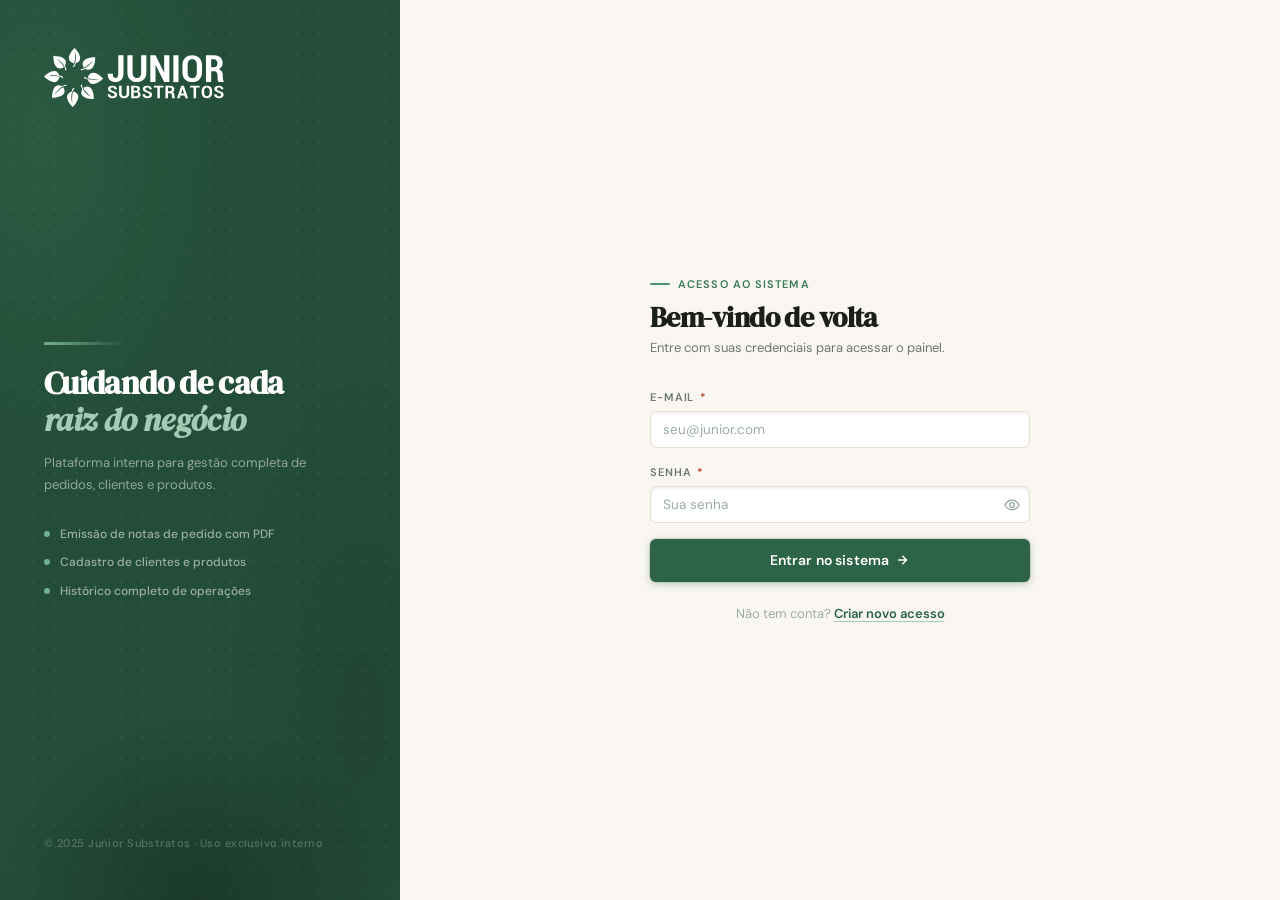
==== index.html @ ad01413f "Add files via upload" ====
<!DOCTYPE html>
<html lang="pt-BR">
<head>
  <meta charset="UTF-8" />
  <meta name="viewport" content="width=device-width, initial-scale=1.0" />
  <title>Login — Junior Substratos</title>
  <link rel="stylesheet" href="style.css" />
</head>
<body>
<div class="auth-page">

  <!-- Painel esquerdo botânico -->
  <div class="auth-left">
    <div class="auth-left-content">
      <div class="auth-left-logo">
        <img src="juniorsubstratos.svg" alt="Junior Substratos" class="logo-white logo-auth" />
      </div>

      <div class="auth-left-body">
        <div class="auth-leaf-deco"></div>
        <h2 class="auth-left-tagline">
          Cuidando de cada<br><em>raiz do negócio</em>
        </h2>
        <p class="auth-left-sub">
          Plataforma interna para gestão completa de pedidos, clientes e produtos.
        </p>
        <div class="auth-features">
          <div class="auth-feature"><div class="auth-feature-dot"></div>Emissão de notas de pedido com PDF</div>
          <div class="auth-feature"><div class="auth-feature-dot"></div>Cadastro de clientes e produtos</div>
          <div class="auth-feature"><div class="auth-feature-dot"></div>Histórico completo de operações</div>
        </div>
      </div>

      <p class="auth-left-foot">© 2025 Junior Substratos · Uso exclusivo interno</p>
    </div>
  </div>

  <!-- Formulário -->
  <div class="auth-right">
    <div class="auth-box">
      <div class="auth-box-eyebrow">Acesso ao sistema</div>
      <h1 class="auth-box-title">Bem-vindo de volta</h1>
      <p class="auth-box-sub">Entre com suas credenciais para acessar o painel.</p>

      <div id="alert-box" class="alert alert-error hidden" style="margin-bottom:16px">
        <svg viewBox="0 0 20 20" fill="none" stroke="currentColor" stroke-width="1.8"><circle cx="10" cy="10" r="8"/><path d="M10 6v4M10 14h.01"/></svg>
        <span id="alert-msg"></span>
      </div>

      <form class="auth-form" id="login-form" novalidate>
        <div class="field">
          <label class="field-label" for="email">E-mail <span class="req">*</span></label>
          <input class="field-input" type="email" id="email" placeholder="seu@junior.com" autocomplete="email" />
          <span class="field-error" id="err-email"></span>
        </div>
        <div class="field">
          <label class="field-label" for="senha">Senha <span class="req">*</span></label>
          <div class="pw-wrap">
            <input class="field-input" type="password" id="senha" placeholder="Sua senha" autocomplete="current-password" />
            <button type="button" class="pw-toggle" id="toggle-pw">
              <svg viewBox="0 0 20 20" fill="none" stroke="currentColor" stroke-width="1.7"><path d="M1 10s3.5-6 9-6 9 6 9 6-3.5 6-9 6-9-6-9-6z"/><circle cx="10" cy="10" r="3"/></svg>
            </button>
          </div>
          <span class="field-error" id="err-senha"></span>
        </div>
        <button type="submit" class="btn btn-primary btn-lg" style="width:100%;justify-content:center">
          Entrar no sistema
          <svg viewBox="0 0 20 20" fill="none" stroke="currentColor" stroke-width="2"><path d="M9 4l6 6-6 6M15 10H3"/></svg>
        </button>
      </form>

      <p class="auth-footer">Não tem conta?&nbsp;<a href="cadastro.html" class="auth-link">Criar novo acesso</a></p>
    </div>
  </div>
</div>

<div id="toast"></div>
<script src="utils.js"></script>
<script>
(function() {

  const form=document.getElementById('login-form');
  const emailEl=document.getElementById('email');
  const senhaEl=document.getElementById('senha');

  function showAlert(m){document.getElementById('alert-msg').textContent=m;document.getElementById('alert-box').classList.remove('hidden');}
  function hideAlert(){document.getElementById('alert-box').classList.add('hidden');}
  function clearErr(){document.querySelectorAll('.field-error').forEach(e=>{e.textContent='';e.classList.remove('visible');});document.querySelectorAll('.field-input').forEach(e=>e.classList.remove('error'));hideAlert();}
  function setErr(id,m){const e=document.getElementById('err-'+id);if(e){e.textContent=m;e.classList.add('visible');}const i=document.getElementById(id);if(i)i.classList.add('error');}

  document.getElementById('toggle-pw').addEventListener('click',function(){
    const t=senhaEl.type==='password'?'text':'password'; senhaEl.type=t;
    this.innerHTML=t==='text'?`<svg viewBox="0 0 20 20" fill="none" stroke="currentColor" stroke-width="1.7"><path d="M3 3l14 14M10 4c5.5 0 9 6 9 6s-1.3 2.2-3.5 3.9M1 10s3.5-6 9-6"/></svg>`:`<svg viewBox="0 0 20 20" fill="none" stroke="currentColor" stroke-width="1.7"><path d="M1 10s3.5-6 9-6 9 6 9 6-3.5 6-9 6-9-6-9-6z"/><circle cx="10" cy="10" r="3"/></svg>`;
  });

  form.addEventListener('submit',function(e){
    e.preventDefault(); clearErr();
    const email=emailEl.value.trim(), senha=senhaEl.value; let ok=true;
    if(!email){setErr('email','Informe seu e-mail');ok=false;}else if(!isValidEmail(email)){setErr('email','E-mail inválido');ok=false;}
    if(!senha){setErr('senha','Informe sua senha');ok=false;}
    if(!ok)return;
    const user=findUser(email);
    if(!user||user.password!==senha){showAlert('E-mail ou senha incorretos.');return;}
    if(!user.verified){showAlert('Conta não verificada.');return;}
    setLoggedUser(user); toast('Bem-vindo!','ok');
    setTimeout(()=>window.location.href='dashboard.html',800);
  });
})();
</script>
</body>
</html>
---- style.css ----
/* ============================================================
   JUNIOR SUBSTRATOS — SISTEMA INTERNO
   Design: Botânica Orgânica — Terra · Musgo · Creme · Editorial
   Tipografia: DM Serif Display (títulos) + DM Sans (corpo)
   ============================================================ */

@import url('https://fonts.googleapis.com/css2?family=DM+Serif+Display:ital@0;1&family=DM+Sans:wght@300;400;500;600;700&display=swap');

/* ─── RESET ─────────────────────────────────────────────── */
*, *::before, *::after { box-sizing: border-box; margin: 0; padding: 0; }

/* ─── VARIÁVEIS ─────────────────────────────────────────── */
:root {
  /* Paleta botânica */
  --moss-900:  #1c3a2b;
  --moss-800:  #234d38;
  --moss-700:  #2d6347;  /* Verde principal */
  --moss-600:  #3a7a57;
  --moss-500:  #4d9470;
  --moss-400:  #72b090;
  --moss-300:  #a3cbb5;
  --moss-200:  #cde3d6;
  --moss-100:  #e8f2ec;
  --moss-50:   #f2f8f4;

  --earth-900: #2c1f14;
  --earth-700: #5c3d24;
  --earth-500: #9a6a42;
  --earth-300: #c9a07a;
  --earth-100: #f0e5d8;
  --earth-50:  #f9f4ee;

  --cream:     #faf7f2;
  --cream-mid: #f3ede3;
  --cream-dark:#e8dfd0;
  --parchment: #f5f0e8;

  --ink:       #1a1f1c;
  --ink-soft:  #2e3630;
  --ink-mid:   #4a5450;
  --ink-light: #6b7872;
  --ink-faint: #9aada4;

  --white:     #ffffff;
  --danger:    #b5422a;
  --warn:      #c27c1a;
  --success:   #2d6347;
  --info:      #2a5a7a;

  /* Tipografia */
  --font-display: 'DM Serif Display', Georgia, serif;
  --font-body:    'DM Sans', system-ui, sans-serif;

  /* Raios */
  --r-xs:  3px;
  --r-sm:  6px;
  --r-md:  10px;
  --r-lg:  14px;
  --r-xl:  20px;
  --r-2xl: 28px;
  --r-full: 999px;

  /* Sombras orgânicas */
  --sh-xs:  0 1px 2px rgba(28,58,43,.06);
  --sh-sm:  0 2px 6px rgba(28,58,43,.08), 0 0 0 1px rgba(28,58,43,.04);
  --sh-md:  0 4px 16px rgba(28,58,43,.10), 0 0 0 1px rgba(28,58,43,.05);
  --sh-lg:  0 12px 36px rgba(28,58,43,.14), 0 0 0 1px rgba(28,58,43,.06);
  --sh-inset: inset 0 1px 3px rgba(28,58,43,.1);

  /* Layout */
  --sidebar-w: 248px;
  --topbar-h:  58px;
  --trans: 180ms cubic-bezier(.4,0,.2,1);
  --trans-slow: 300ms cubic-bezier(.4,0,.2,1);
}

/* ─── BASE ──────────────────────────────────────────────── */
html { scroll-behavior: smooth; }
body {
  font-family: var(--font-body);
  font-size: 14px;
  line-height: 1.55;
  color: var(--ink-soft);
  background: var(--cream);
  -webkit-font-smoothing: antialiased;
  min-height: 100vh;
}
a { text-decoration: none; color: inherit; }
img { display: block; max-width: 100%; }
button { cursor: pointer; font-family: var(--font-body); }
input, select, textarea { font-family: var(--font-body); }

/* ─── TEXTURA DE FUNDO (granulado sutil) ─────────────────── */
body::before {
  content: '';
  position: fixed;
  inset: 0;
  background-image:
    url("data:image/svg+xml,%3Csvg viewBox='0 0 200 200' xmlns='http://www.w3.org/2000/svg'%3E%3Cfilter id='n'%3E%3CfeTurbulence type='fractalNoise' baseFrequency='0.9' numOctaves='4' stitchTiles='stitch'/%3E%3C/filter%3E%3Crect width='100%25' height='100%25' filter='url(%23n)' opacity='0.025'/%3E%3C/svg%3E");
  background-size: 200px 200px;
  pointer-events: none;
  z-index: 0;
  opacity: 0.6;
}
body > * { position: relative; z-index: 1; }

/* ============================================================
   COMPONENTES
   ============================================================ */

/* ─── BOTÕES ─────────────────────────────────────────────── */
.btn {
  display: inline-flex; align-items: center; gap: 7px;
  font-family: var(--font-body); font-size: 13px; font-weight: 600;
  letter-spacing: .01em; border: none; border-radius: var(--r-sm);
  padding: 9px 18px; transition: all var(--trans);
  cursor: pointer; white-space: nowrap; line-height: 1.35;
  outline: none; user-select: none; position: relative; overflow: hidden;
}
.btn::after {
  content: ''; position: absolute; inset: 0;
  background: rgba(255,255,255,0);
  transition: background var(--trans);
}
.btn:hover::after { background: rgba(255,255,255,.08); }
.btn:active { transform: translateY(1px); }
.btn svg { width: 14px; height: 14px; flex-shrink: 0; }

.btn-primary {
  background: var(--moss-700);
  color: #fff;
  box-shadow: 0 2px 8px rgba(45,99,71,.30), 0 0 0 1px rgba(45,99,71,.15);
}
.btn-primary:hover {
  background: var(--moss-800);
  box-shadow: 0 4px 16px rgba(45,99,71,.35), 0 0 0 1px rgba(45,99,71,.2);
}

.btn-secondary {
  background: var(--moss-100);
  color: var(--moss-800);
  box-shadow: 0 0 0 1.5px var(--moss-200);
}
.btn-secondary:hover { background: var(--moss-200); box-shadow: 0 0 0 1.5px var(--moss-300); }

.btn-ghost {
  background: transparent;
  color: var(--ink-mid);
  box-shadow: 0 0 0 1.5px var(--cream-dark);
}
.btn-ghost:hover { background: var(--cream-mid); color: var(--ink-soft); box-shadow: 0 0 0 1.5px var(--earth-300); }

.btn-danger { background: var(--danger); color: #fff; }
.btn-danger:hover { background: #9a3620; }

.btn-earth {
  background: var(--earth-100);
  color: var(--earth-700);
  box-shadow: 0 0 0 1.5px var(--earth-300);
}
.btn-earth:hover { background: var(--earth-300); }

.btn-sm  { font-size: 12px; padding: 6px 14px; }
.btn-lg  { font-size: 14px; padding: 12px 24px; }
.btn-xs  { font-size: 11px; padding: 4px 10px; border-radius: var(--r-xs); }
.btn-icon { padding: 7px; border-radius: var(--r-sm); line-height: 0; }
.btn-icon svg { width: 15px; height: 15px; }
.btn-icon.ghost { background: transparent; box-shadow: 0 0 0 1.5px var(--cream-dark); color: var(--ink-light); }
.btn-icon.ghost:hover { background: var(--cream-mid); color: var(--ink-soft); }
.btn-icon.danger { background: transparent; box-shadow: none; color: var(--ink-faint); }
.btn-icon.danger:hover { background: #fdf0ee; color: var(--danger); box-shadow: 0 0 0 1.5px #f5c0b0; }

/* ─── CAMPOS ─────────────────────────────────────────────── */
.field { display: flex; flex-direction: column; gap: 5px; }
.field-label {
  font-family: var(--font-body);
  font-size: 11px; font-weight: 600;
  color: var(--ink-light);
  text-transform: uppercase; letter-spacing: .08em;
}
.field-label .req { color: var(--danger); margin-left: 2px; }
.field-input {
  font-family: var(--font-body);
  font-size: 13.5px; font-weight: 400;
  color: var(--ink-soft);
  background: var(--white);
  border: 1.5px solid var(--cream-dark);
  border-radius: var(--r-sm);
  padding: 9px 12px;
  transition: all var(--trans);
  outline: none; width: 100%;
  box-shadow: var(--sh-inset);
}
.field-input::placeholder { color: var(--ink-faint); }
.field-input:focus {
  border-color: var(--moss-400);
  box-shadow: 0 0 0 3px rgba(77,148,112,.14), var(--sh-inset);
  background: #fff;
}
.field-input.error {
  border-color: var(--danger);
  box-shadow: 0 0 0 3px rgba(181,66,42,.12);
}
.field-row { display: flex; gap: 14px; }
.field-row .field { flex: 1; }
.field-hint  { font-size: 11px; color: var(--ink-faint); }
.field-error { font-size: 11px; color: var(--danger); font-weight: 500; display: none; }
.field-error.visible { display: block; }

/* ─── CARD ───────────────────────────────────────────────── */
.card {
  background: var(--white);
  border-radius: var(--r-lg);
  box-shadow: var(--sh-sm);
  border: 1px solid var(--cream-dark);
  overflow: hidden;
}
.card-header {
  padding: 14px 20px;
  border-bottom: 1px solid var(--cream-mid);
  background: var(--parchment);
  display: flex; align-items: center;
  justify-content: space-between; gap: 10px;
}
.card-title {
  font-family: var(--font-body);
  font-size: 11px; font-weight: 700;
  color: var(--moss-700);
  text-transform: uppercase; letter-spacing: .1em;
}
.card-body { padding: 20px; }

/* ─── TABELA ─────────────────────────────────────────────── */
.data-table { width: 100%; border-collapse: collapse; font-size: 13px; }
.data-table thead th {
  background: var(--moss-800);
  color: rgba(255,255,255,.9);
  font-family: var(--font-body);
  font-size: 10.5px; font-weight: 600;
  text-transform: uppercase; letter-spacing: .1em;
  padding: 11px 16px; text-align: left; white-space: nowrap;
}
.data-table thead th:first-child { border-radius: var(--r-xs) 0 0 0; }
.data-table thead th:last-child  { border-radius: 0 var(--r-xs) 0 0; }
.data-table tbody tr {
  border-bottom: 1px solid var(--cream-mid);
  transition: background var(--trans);
}
.data-table tbody tr:hover { background: var(--moss-50); }
.data-table tbody tr:last-child { border-bottom: none; }
.data-table tbody td { padding: 12px 16px; vertical-align: middle; }
.data-table .text-right  { text-align: right; }
.data-table .text-center { text-align: center; }

/* ─── BADGE ──────────────────────────────────────────────── */
.badge {
  display: inline-flex; align-items: center; gap: 5px;
  font-size: 11px; font-weight: 600;
  padding: 3px 10px; border-radius: var(--r-full);
  letter-spacing: .03em;
}
.badge::before { content:''; width:5px; height:5px; border-radius:50%; background:currentColor; opacity:.7; }
.badge-success { background: #e2f0e8; color: #2d6347; }
.badge-warn    { background: #f5e8d0; color: #9a5a10; }
.badge-info    { background: #deedf5; color: #2a5a7a; }
.badge-neutral { background: var(--cream-mid); color: var(--ink-light); }

/* ─── TOAST ──────────────────────────────────────────────── */
#toast {
  position: fixed; bottom: 24px; right: 24px;
  font-family: var(--font-body); font-size: 13px; font-weight: 500;
  padding: 12px 20px; border-radius: var(--r-md);
  box-shadow: var(--sh-lg); z-index: 9999;
  opacity: 0; transform: translateY(8px); pointer-events: none;
  transition: opacity .3s ease, transform .3s ease;
  max-width: 340px; border-left: 3px solid transparent;
}
#toast.show { opacity: 1; transform: translateY(0); }
#toast.t-ok   { background: #fff; color: var(--moss-800); border-left-color: var(--moss-600); box-shadow: var(--sh-md); }
#toast.t-err  { background: #fff3f0; color: var(--danger); border-left-color: var(--danger); }
#toast.t-info { background: var(--parchment); color: var(--ink-soft); border-left-color: var(--moss-400); }

/* ─── MODAL ──────────────────────────────────────────────── */
.modal-overlay {
  position: fixed; inset: 0;
  background: rgba(28,58,43,.4);
  backdrop-filter: blur(4px) saturate(0.8);
  z-index: 8000;
  display: flex; align-items: center; justify-content: center;
  opacity: 0; pointer-events: none;
  transition: opacity .25s ease;
}
.modal-overlay.open { opacity: 1; pointer-events: auto; }
.modal {
  background: var(--white);
  border-radius: var(--r-xl);
  box-shadow: var(--sh-lg);
  max-width: 500px; width: 93%;
  transform: translateY(24px) scale(.98);
  transition: transform .25s cubic-bezier(.34,1.56,.64,1);
  border: 1px solid var(--cream-dark);
}
.modal-overlay.open .modal { transform: translateY(0) scale(1); }
.modal-head {
  padding: 18px 22px 15px;
  border-bottom: 1px solid var(--cream-mid);
  display: flex; align-items: center; justify-content: space-between;
  background: var(--parchment); border-radius: var(--r-xl) var(--r-xl) 0 0;
}
.modal-title { font-family: var(--font-display); font-size: 17px; color: var(--moss-800); }
.modal-close { background: none; border: none; color: var(--ink-faint); cursor: pointer; padding: 4px; border-radius: var(--r-sm); line-height: 0; transition: all var(--trans); }
.modal-close:hover { background: var(--cream-mid); color: var(--ink-soft); }
.modal-close svg { width: 18px; height: 18px; }
.modal-body { padding: 20px 22px; display: flex; flex-direction: column; gap: 14px; }
.modal-foot { padding: 13px 22px; border-top: 1px solid var(--cream-mid); display: flex; justify-content: flex-end; gap: 10px; }

/* ─── BUSCA ──────────────────────────────────────────────── */
.search-wrap { position: relative; display: inline-flex; }
.search-wrap svg {
  position: absolute; left: 10px; top: 50%; transform: translateY(-50%);
  width: 14px; height: 14px; stroke: var(--ink-faint); pointer-events: none;
}
.search-input {
  font-family: var(--font-body); font-size: 13px; color: var(--ink-soft);
  background: var(--white); border: 1.5px solid var(--cream-dark);
  border-radius: var(--r-sm); padding: 8px 12px 8px 32px;
  outline: none; transition: all var(--trans);
  width: 240px; box-shadow: var(--sh-inset);
}
.search-input:focus { border-color: var(--moss-400); box-shadow: 0 0 0 3px rgba(77,148,112,.12); }
.search-input::placeholder { color: var(--ink-faint); }

/* ─── EMPTY STATE ────────────────────────────────────────── */
.empty-state {
  display: flex; flex-direction: column; align-items: center;
  justify-content: center; padding: 52px 24px; gap: 14px; text-align: center;
}
.empty-state-icon {
  width: 64px; height: 64px; border-radius: 50%;
  background: var(--moss-50); display: flex; align-items: center; justify-content: center;
}
.empty-state-icon svg { width: 28px; height: 28px; stroke: var(--moss-400); opacity: .7; }
.empty-state-title { font-family: var(--font-display); font-size: 18px; color: var(--ink-soft); }
.empty-state p { font-size: 13px; color: var(--ink-faint); line-height: 1.6; max-width: 280px; }

/* ─── ALERT ──────────────────────────────────────────────── */
.alert {
  padding: 11px 14px; border-radius: var(--r-sm);
  font-size: 13px; font-weight: 500;
  display: flex; align-items: flex-start; gap: 9px;
  border-left: 3px solid transparent;
}
.alert svg { width: 16px; height: 16px; flex-shrink: 0; margin-top: 1px; }
.alert-error   { background: #fdf0ed; color: #8a2e1e; border-left-color: var(--danger); }
.alert-success { background: #eaf4ee; color: #1e5230; border-left-color: var(--moss-600); }
.alert-info    { background: var(--moss-50); color: var(--moss-800); border-left-color: var(--moss-400); }

/* ─── DIVIDER ────────────────────────────────────────────── */
.divider { height: 1px; background: var(--cream-mid); margin: 4px 0; }

/* ─── UTIL ───────────────────────────────────────────────── */
.hidden { display: none !important; }
.text-muted { color: var(--ink-faint); }
.fw-700 { font-weight: 700; }

/* ============================================================
   LAYOUT AUTH
   ============================================================ */
.auth-page {
  min-height: 100vh; display: flex; align-items: stretch;
}

/* ─── Painel esquerdo botânico ───────────────────────────── */
.auth-left {
  width: 400px; min-height: 100vh; flex-shrink: 0;
  background: var(--moss-800);
  display: flex; flex-direction: column; justify-content: space-between;
  padding: 48px 44px; position: relative; overflow: hidden;
}
/* Camadas decorativas orgânicas */
.auth-left::before {
  content: '';
  position: absolute; inset: 0;
  background:
    radial-gradient(ellipse 80% 60% at 10% 15%, rgba(77,148,112,.18) 0%, transparent 60%),
    radial-gradient(ellipse 60% 70% at 90% 80%, rgba(28,58,43,.4) 0%, transparent 55%),
    radial-gradient(ellipse 100% 40% at 50% 100%, rgba(18,38,28,.5) 0%, transparent 50%);
  pointer-events: none;
}
/* Padrão pontilhado sutil */
.auth-left::after {
  content: '';
  position: absolute; inset: 0;
  background-image: radial-gradient(circle, rgba(255,255,255,.06) 1px, transparent 1px);
  background-size: 22px 22px;
  pointer-events: none;
}
.auth-left-content { position: relative; z-index: 2; display: flex; flex-direction: column; height: 100%; justify-content: space-between; }

.auth-left-logo { margin-bottom: 0; }

.auth-left-body { flex: 1; display: flex; flex-direction: column; justify-content: center; padding: 40px 0; }

/* Elemento decorativo vegetal */
.auth-leaf-deco {
  width: 80px; height: 3px;
  background: linear-gradient(90deg, var(--moss-400), transparent);
  border-radius: 2px; margin-bottom: 20px;
}
.auth-left-tagline {
  font-family: var(--font-display);
  font-size: 32px; color: #fff;
  line-height: 1.15; letter-spacing: -.02em;
  margin-bottom: 14px;
}
.auth-left-tagline em { color: var(--moss-300); font-style: italic; }
.auth-left-sub {
  font-size: 13px; font-weight: 400;
  color: rgba(255,255,255,.5);
  line-height: 1.7; max-width: 280px;
}

/* Séries de marcadores botânicos */
.auth-features { display: flex; flex-direction: column; gap: 10px; margin-top: 28px; }
.auth-feature {
  display: flex; align-items: center; gap: 10px;
  font-size: 12px; font-weight: 500; color: rgba(255,255,255,.55);
}
.auth-feature-dot {
  width: 6px; height: 6px; border-radius: 50%;
  background: var(--moss-400); flex-shrink: 0;
}

.auth-left-foot {
  position: relative; z-index: 2;
  font-size: 11px; font-weight: 500;
  color: rgba(255,255,255,.25); letter-spacing: .04em;
}

/* ─── Painel direito: formulário ────────────────────────── */
.auth-right {
  flex: 1; display: flex; align-items: center; justify-content: center;
  padding: 48px 40px; background: var(--cream);
}
.auth-box { width: 100%; max-width: 380px; animation: authReveal .5s ease both; }
.auth-box-eyebrow {
  font-size: 11px; font-weight: 600; text-transform: uppercase; letter-spacing: .1em;
  color: var(--moss-600); margin-bottom: 8px;
  display: flex; align-items: center; gap: 8px;
}
.auth-box-eyebrow::before {
  content: ''; width: 20px; height: 2px;
  background: var(--moss-500); border-radius: 2px;
}
.auth-box-title {
  font-family: var(--font-display); font-size: 28px;
  color: var(--ink); letter-spacing: -.02em;
  margin-bottom: 5px; line-height: 1.15;
}
.auth-box-sub { font-size: 13px; color: var(--ink-light); margin-bottom: 30px; line-height: 1.6; }
.auth-form { display: flex; flex-direction: column; gap: 16px; }

.auth-link {
  font-size: 13px; color: var(--moss-700); font-weight: 600;
  text-decoration: underline; text-underline-offset: 3px;
  text-decoration-color: var(--moss-300);
  cursor: pointer; background: none; border: none; transition: color var(--trans);
}
.auth-link:hover { color: var(--moss-900); text-decoration-color: var(--moss-600); }
.auth-footer { text-align: center; margin-top: 22px; font-size: 13px; color: var(--ink-faint); }

/* Demo box */
.demo-box {
  margin-top: 20px; padding: 13px 16px;
  background: var(--parchment); border: 1px solid var(--earth-100);
  border-radius: var(--r-md); border-left: 3px solid var(--earth-300);
}
.demo-box-label {
  font-size: 10px; font-weight: 700; text-transform: uppercase;
  letter-spacing: .1em; color: var(--earth-500); margin-bottom: 5px;
}
.demo-box p { font-size: 12px; color: var(--ink-mid); margin-bottom: 8px; }
.demo-box strong { color: var(--moss-700); font-family: monospace; font-size: 13px; }

/* ─── Toggle senha ───────────────────────────────────────── */
.pw-wrap { position: relative; }
.pw-wrap .field-input { padding-right: 40px; }
.pw-toggle {
  position: absolute; right: 10px; top: 50%; transform: translateY(-50%);
  background: none; border: none; color: var(--ink-faint); cursor: pointer; line-height: 0;
  transition: color var(--trans);
}
.pw-toggle:hover { color: var(--moss-600); }
.pw-toggle svg { width: 16px; height: 16px; }

/* ─── Código verificação ─────────────────────────────────── */
.code-inputs { display: flex; gap: 10px; justify-content: center; margin: 8px 0; }
.code-digit {
  width: 52px; height: 60px; text-align: center;
  font-family: var(--font-display); font-size: 26px; font-weight: 400;
  color: var(--moss-800); background: var(--white);
  border: 2px solid var(--cream-dark); border-radius: var(--r-md);
  outline: none; transition: all var(--trans);
  box-shadow: var(--sh-inset);
}
.code-digit:focus { border-color: var(--moss-500); box-shadow: 0 0 0 3px rgba(77,148,112,.14); }
.code-digit.filled { border-color: var(--moss-400); background: var(--moss-50); }

/* ============================================================
   LAYOUT ADMIN
   ============================================================ */
.admin-layout { display: flex; min-height: 100vh; }

/* ─── SIDEBAR ────────────────────────────────────────────── */
.sidebar {
  width: var(--sidebar-w); min-height: 100vh;
  background: var(--moss-900);
  display: flex; flex-direction: column;
  position: fixed; left: 0; top: 0; bottom: 0; z-index: 200;
  transition: transform var(--trans-slow);
  border-right: 1px solid rgba(255,255,255,.05);
}
/* Textura sutil na sidebar */
.sidebar::before {
  content: '';
  position: absolute; inset: 0;
  background-image: radial-gradient(circle, rgba(255,255,255,.03) 1px, transparent 1px);
  background-size: 18px 18px;
  pointer-events: none;
}
/* Gradiente de profundidade */
.sidebar::after {
  content: '';
  position: absolute; bottom: 0; left: 0; right: 0;
  height: 180px;
  background: linear-gradient(to top, rgba(0,0,0,.2), transparent);
  pointer-events: none;
}

.sidebar-logo {
  padding: 24px 20px 20px;
  border-bottom: 1px solid rgba(255,255,255,.06);
  flex-shrink: 0; position: relative; z-index: 1;
}
.sidebar-logo-svg { width: 128px; }

.sidebar-nav { flex: 1; padding: 14px 10px; overflow-y: auto; position: relative; z-index: 1; }
.sidebar-nav::-webkit-scrollbar { width: 3px; }
.sidebar-nav::-webkit-scrollbar-track { background: transparent; }
.sidebar-nav::-webkit-scrollbar-thumb { background: rgba(255,255,255,.1); border-radius: 2px; }

.nav-section-label {
  font-size: 10px; font-weight: 600;
  color: rgba(255,255,255,.22);
  text-transform: uppercase; letter-spacing: .14em;
  padding: 12px 10px 5px;
}

.nav-item {
  display: flex; align-items: center; gap: 10px;
  padding: 10px 12px; color: rgba(255,255,255,.5);
  font-size: 13px; font-weight: 500; cursor: pointer;
  transition: all var(--trans); border-radius: var(--r-sm);
  text-decoration: none; margin-bottom: 2px;
  position: relative;
}
.nav-item svg { width: 16px; height: 16px; flex-shrink: 0; transition: all var(--trans); }
.nav-item:hover { background: rgba(255,255,255,.06); color: rgba(255,255,255,.85); }
.nav-item.active {
  background: rgba(255,255,255,.1);
  color: #fff; font-weight: 600;
}
.nav-item.active::before {
  content: '';
  position: absolute; left: -10px; top: 50%; transform: translateY(-50%);
  width: 3px; height: 20px;
  background: var(--moss-400); border-radius: 0 2px 2px 0;
}

.nav-separator { height: 1px; background: rgba(255,255,255,.06); margin: 8px 0; }

.sidebar-foot {
  padding: 14px 18px; border-top: 1px solid rgba(255,255,255,.06);
  flex-shrink: 0; position: relative; z-index: 1;
}
.sidebar-user { display: flex; align-items: center; gap: 10px; }
.sidebar-avatar {
  width: 32px; height: 32px; border-radius: var(--r-sm);
  background: var(--moss-700); border: 1px solid rgba(255,255,255,.12);
  display: flex; align-items: center; justify-content: center;
  font-size: 12px; font-weight: 700; color: #fff; flex-shrink: 0; text-transform: uppercase;
}
.sidebar-user-info { flex: 1; overflow: hidden; }
.sidebar-user-name {
  font-size: 12px; font-weight: 600; color: rgba(255,255,255,.85);
  white-space: nowrap; overflow: hidden; text-overflow: ellipsis;
}
.sidebar-user-role {
  font-size: 10px; color: rgba(255,255,255,.3);
  text-transform: uppercase; letter-spacing: .06em;
}

/* ─── ADMIN CONTENT ──────────────────────────────────────── */
.admin-content {
  margin-left: var(--sidebar-w); flex: 1;
  display: flex; flex-direction: column; min-height: 100vh;
}

/* ─── TOPBAR ─────────────────────────────────────────────── */
.topbar {
  height: var(--topbar-h); background: var(--cream);
  border-bottom: 1px solid var(--cream-dark);
  display: flex; align-items: center; justify-content: space-between;
  padding: 0 26px; position: sticky; top: 0; z-index: 100;
}
.topbar-title {
  font-family: var(--font-display);
  font-size: 17px; color: var(--moss-800);
  letter-spacing: -.01em;
}
.topbar-right { display: flex; align-items: center; gap: 12px; }
.topbar-clock {
  font-family: var(--font-body);
  font-size: 12px; font-weight: 500; font-variant-numeric: tabular-nums;
  color: var(--ink-faint); background: var(--parchment);
  padding: 5px 10px; border-radius: var(--r-sm);
  letter-spacing: .04em; border: 1px solid var(--cream-dark);
}
.topbar-user {
  display: flex; align-items: center; gap: 8px;
  font-size: 12px; font-weight: 500; color: var(--ink-mid);
}
.topbar-avatar {
  width: 28px; height: 28px; border-radius: var(--r-sm);
  background: var(--moss-100); border: 1.5px solid var(--moss-200);
  display: flex; align-items: center; justify-content: center;
  font-size: 11px; font-weight: 700; color: var(--moss-700); text-transform: uppercase;
}

/* ─── PAGE CONTENT ───────────────────────────────────────── */
.page-content { flex: 1; padding: 28px; }

.page-header {
  display: flex; align-items: flex-start; justify-content: space-between;
  margin-bottom: 24px; gap: 16px; flex-wrap: wrap;
}
.page-heading {
  font-family: var(--font-display);
  font-size: 26px; color: var(--ink); letter-spacing: -.02em; line-height: 1.1;
}
.page-sub { font-size: 13px; color: var(--ink-light); margin-top: 4px; }
.page-actions { display: flex; align-items: center; gap: 10px; flex-shrink: 0; }

/* ─── STATS GRID ─────────────────────────────────────────── */
.stats-grid {
  display: grid; grid-template-columns: repeat(4, 1fr);
  gap: 16px; margin-bottom: 24px;
}
.stat-card {
  background: var(--white); border-radius: var(--r-lg);
  border: 1px solid var(--cream-dark); padding: 20px;
  display: flex; align-items: flex-start; gap: 14px;
  transition: all var(--trans-slow); position: relative; overflow: hidden;
}
.stat-card::after {
  content: '';
  position: absolute; top: 0; left: 0; right: 0; height: 2px;
  background: linear-gradient(90deg, var(--moss-600), var(--moss-400));
  opacity: 0; transition: opacity var(--trans);
}
.stat-card:hover { box-shadow: var(--sh-md); transform: translateY(-1px); }
.stat-card:hover::after { opacity: 1; }

.stat-icon {
  width: 42px; height: 42px; border-radius: var(--r-md);
  display: flex; align-items: center; justify-content: center; flex-shrink: 0;
}
.stat-icon svg { width: 19px; height: 19px; }
.stat-icon.moss   { background: var(--moss-100); color: var(--moss-700); }
.stat-icon.earth  { background: var(--earth-100); color: var(--earth-700); }
.stat-icon.sage   { background: #e8ede8; color: #3d5e3d; }
.stat-icon.bark   { background: #ede8e3; color: #5e4a30; }

.stat-info {}
.stat-value {
  font-family: var(--font-display); font-size: 28px;
  color: var(--ink); line-height: 1; letter-spacing: -.03em;
}
.stat-label {
  font-size: 11px; font-weight: 600; color: var(--ink-faint);
  text-transform: uppercase; letter-spacing: .07em; margin-top: 5px;
}

/* ─── DASH GRID ──────────────────────────────────────────── */
.dash-grid {
  display: grid; grid-template-columns: 1fr 300px; gap: 18px;
}

/* ─── QUICK ACTIONS ──────────────────────────────────────── */
.quick-actions { display: flex; flex-direction: column; gap: 8px; }
.quick-action-item {
  display: flex; align-items: center; gap: 12px;
  padding: 12px 15px; border-radius: var(--r-md);
  border: 1.5px solid var(--cream-dark); background: var(--white);
  cursor: pointer; transition: all var(--trans); text-decoration: none;
}
.quick-action-item:hover {
  border-color: var(--moss-300); background: var(--moss-50);
  transform: translateX(2px);
}
.qa-icon {
  width: 34px; height: 34px; border-radius: var(--r-sm);
  background: var(--moss-100); color: var(--moss-700);
  display: flex; align-items: center; justify-content: center; flex-shrink: 0;
}
.qa-icon svg { width: 16px; height: 16px; }
.qa-text { flex: 1; }
.qa-name { font-size: 13px; font-weight: 600; color: var(--ink-soft); }
.qa-desc { font-size: 11px; color: var(--ink-faint); margin-top: 1px; }
.qa-arrow svg { width: 13px; height: 13px; color: var(--ink-faint); }

/* ─── NOTA DOC HEADER ────────────────────────────────────── */
.nota-doc-header {
  background: var(--moss-800);
  padding: 22px 26px;
  display: flex; justify-content: space-between; align-items: center;
  flex-wrap: wrap; gap: 14px; position: relative; overflow: hidden;
}
.nota-doc-header::before {
  content: '';
  position: absolute; inset: 0;
  background: radial-gradient(ellipse 70% 120% at 0% 50%, rgba(77,148,112,.15), transparent);
}
.nota-doc-header::after {
  content: '';
  position: absolute; inset: 0;
  background-image: radial-gradient(circle, rgba(255,255,255,.04) 1px, transparent 1px);
  background-size: 20px 20px;
}
.nota-empresa { display: flex; align-items: center; gap: 14px; position: relative; z-index: 1; }
.nota-logo-sm { width: 88px; }
.nota-empresa-nome { font-family: var(--font-display); font-size: 18px; color: #fff; letter-spacing: -.01em; }
.nota-empresa-sub  { font-size: 10px; color: rgba(255,255,255,.45); text-transform: uppercase; letter-spacing: .1em; margin-top: 2px; }
.nota-meta { position: relative; z-index: 1; text-align: right; }
.nota-badge {
  display: inline-block;
  background: rgba(255,255,255,.1); border: 1px solid rgba(255,255,255,.2);
  color: rgba(255,255,255,.8); font-size: 10px; font-weight: 600;
  letter-spacing: .14em; text-transform: uppercase;
  padding: 4px 12px; border-radius: var(--r-full); margin-bottom: 8px;
}
.nota-meta-grid { display: flex; flex-direction: column; gap: 3px; }
.nota-meta-item { display: flex; gap: 8px; align-items: center; justify-content: flex-end; }
.nota-meta-label { font-size: 10px; font-weight: 600; color: rgba(255,255,255,.4); text-transform: uppercase; letter-spacing: .07em; }
.nota-meta-val   { font-size: 12px; font-weight: 600; color: rgba(255,255,255,.9); font-variant-numeric: tabular-nums; }

/* ─── NOTA SECTIONS ──────────────────────────────────────── */
.nota-section { border-bottom: 1px solid var(--cream-mid); }
.nota-section:last-child { border-bottom: none; }

.sec-header {
  display: flex; align-items: center; gap: 9px;
  padding: 11px 18px; background: var(--parchment);
  border-bottom: 1px solid var(--cream-mid);
}
.sec-icon {
  width: 24px; height: 24px; border-radius: var(--r-xs);
  background: var(--moss-100); color: var(--moss-700);
  display: flex; align-items: center; justify-content: center; flex-shrink: 0;
}
.sec-icon svg { width: 12px; height: 12px; }
.sec-title {
  font-size: 11px; font-weight: 700; color: var(--moss-700);
  text-transform: uppercase; letter-spacing: .1em; flex: 1;
}
.sec-action { margin-left: auto; }
.sec-body { padding: 16px 18px; display: flex; flex-direction: column; gap: 13px; }
.nota-2col { display: grid; grid-template-columns: 1fr 1fr; gap: 14px; }

/* ─── ITEMS TABLE ────────────────────────────────────────── */
.items-table { width: 100%; border-collapse: collapse; font-size: 13px; }
.items-table thead th {
  background: var(--moss-800); color: rgba(255,255,255,.85);
  font-size: 10.5px; font-weight: 600; text-transform: uppercase;
  letter-spacing: .09em; padding: 10px 12px; text-align: left;
}
.items-table thead th.text-right { text-align: right; }
.items-table tbody tr { border-bottom: 1px solid var(--cream-mid); transition: background var(--trans); }
.items-table tbody tr:hover { background: var(--moss-50); }
.items-table tbody td { padding: 8px 12px; vertical-align: middle; }

.table-input {
  font-family: var(--font-body); font-size: 13px; font-weight: 400;
  color: var(--ink-soft); background: transparent;
  border: 1.5px solid transparent; border-radius: var(--r-xs);
  padding: 5px 8px; outline: none; width: 100%; transition: all var(--trans);
}
.table-input:focus { border-color: var(--moss-400); background: #fff; box-shadow: 0 0 0 2px rgba(77,148,112,.1); }
.table-input.tr { text-align: right; }
.item-total { font-weight: 600; color: var(--moss-700); text-align: right; white-space: nowrap; display: block; }
.col-num { width: 38px; text-align: right; color: var(--ink-faint); font-size: 12px; }
.col-desc { min-width: 180px; }
.col-qty  { width: 75px; }
.col-unit { width: 110px; }
.col-tot  { width: 110px; text-align: right; }
.col-del  { width: 42px; text-align: center; }
.table-empty-row td { padding: 36px 14px; text-align: center; color: var(--ink-faint); font-size: 13px; }

/* ─── TOTAIS ─────────────────────────────────────────────── */
.totais-layout { display: flex; gap: 20px; padding: 18px; flex-wrap: wrap; align-items: flex-start; }
.obs-area { flex: 1; min-width: 180px; display: flex; flex-direction: column; gap: 5px; }
.obs-textarea { resize: vertical; min-height: 88px; }

.totais-box {
  width: 265px;
  background: var(--parchment);
  border: 1.5px solid var(--cream-dark);
  border-radius: var(--r-lg); padding: 16px;
  display: flex; flex-direction: column; gap: 10px;
}
.tot-row { display: flex; justify-content: space-between; align-items: center; gap: 8px; }
.tot-label { font-size: 12.5px; font-weight: 500; color: var(--ink-light); }
.tot-val   { font-size: 13px; font-weight: 600; color: var(--ink-soft); font-variant-numeric: tabular-nums; }
.tot-neg   { color: var(--danger); }
.tot-divider { height: 1px; background: var(--cream-dark); }
.tot-final .tot-label { font-size: 12px; font-weight: 700; color: var(--moss-900); text-transform: uppercase; letter-spacing: .06em; }
.tot-final .tot-val   { font-family: var(--font-display); font-size: 20px; color: var(--moss-700); }

.disc-line { display: flex; align-items: center; gap: 8px; width: 100%; }
.disc-label { font-size: 11px; font-weight: 600; text-transform: uppercase; letter-spacing: .07em; color: var(--ink-faint); white-space: nowrap; }
.disc-input {
  width: 72px; margin-left: auto; text-align: right;
  border: 1.5px solid var(--cream-dark); border-radius: var(--r-xs);
  padding: 5px 8px; font-family: var(--font-body); font-size: 13px;
  outline: none; background: #fff; transition: all var(--trans);
}
.disc-input:focus { border-color: var(--moss-400); }

/* ─── ASSINATURAS ────────────────────────────────────────── */
.sig-grid { display: grid; grid-template-columns: repeat(3, 1fr); gap: 28px; }
.sig-block { display: flex; flex-direction: column; align-items: center; gap: 7px; text-align: center; }
.sig-line { width: 100%; height: 1px; background: var(--ink-faint); opacity: .4; }
.sig-label { font-size: 10.5px; font-weight: 700; color: var(--ink-mid); text-transform: uppercase; letter-spacing: .08em; }
.sig-sub   { font-size: 11px; color: var(--ink-faint); font-style: italic; }

/* ─── NOTA FOOTER ────────────────────────────────────────── */
.nota-footer {
  background: var(--moss-900); padding: 9px 24px;
  display: flex; justify-content: space-between; flex-wrap: wrap; gap: 6px;
}
.nota-footer p { font-size: 11px; font-weight: 400; color: rgba(255,255,255,.3); letter-spacing: .02em; }

/* ─── PDF LOADING ────────────────────────────────────────── */
.pdf-overlay {
  position: fixed; inset: 0;
  background: rgba(28,58,43,.5); backdrop-filter: blur(5px);
  z-index: 9000; display: flex; align-items: center; justify-content: center;
}
.pdf-overlay.hidden { display: none; }
.pdf-box {
  background: #fff; border-radius: var(--r-xl); padding: 40px 52px;
  text-align: center; box-shadow: var(--sh-lg);
  display: flex; flex-direction: column; align-items: center; gap: 14px;
  border: 1px solid var(--cream-dark);
}
.pdf-spinner {
  width: 38px; height: 38px;
  border: 3px solid var(--moss-100); border-top-color: var(--moss-600);
  border-radius: 50%; animation: spin .7s linear infinite;
}
.pdf-box p { font-family: var(--font-display); font-size: 15px; color: var(--moss-700); }

/* ─── ANIMAÇÕES ──────────────────────────────────────────── */
@keyframes authReveal {
  from { opacity: 0; transform: translateY(20px); }
  to   { opacity: 1; transform: translateY(0); }
}
@keyframes spin { to { transform: rotate(360deg); } }
@keyframes fadeUp {
  from { opacity: 0; transform: translateY(14px); }
  to   { opacity: 1; transform: translateY(0); }
}
@keyframes slideIn {
  from { opacity: 0; transform: translateX(-12px); }
  to   { opacity: 1; transform: translateX(0); }
}

.anim  { animation: fadeUp .4s ease both; }
.d1    { animation-delay: .07s; }
.d2    { animation-delay: .14s; }
.d3    { animation-delay: .21s; }
.d4    { animation-delay: .28s; }

/* ─── RESPONSIVE ─────────────────────────────────────────── */
@media (max-width: 1100px) {
  .stats-grid { grid-template-columns: repeat(2, 1fr); }
  .dash-grid  { grid-template-columns: 1fr; }
}
@media (max-width: 900px) {
  .sidebar { transform: translateX(-248px); }
  .sidebar.open { transform: translateX(0); }
  .admin-content { margin-left: 0; }
  .auth-left { display: none; }
}
@media (max-width: 640px) {
  .stats-grid { grid-template-columns: 1fr; }
  .nota-2col  { grid-template-columns: 1fr; }
  .sig-grid   { grid-template-columns: 1fr; }
  .field-row  { flex-direction: column; }
  .page-content { padding: 14px; }
  .totais-layout { flex-direction: column; }
  .totais-box { width: 100%; }
}

/* ─── PRINT ──────────────────────────────────────────────── */
@media print {
  .no-print, .sidebar, .topbar, .page-header .page-actions,
  .col-del, .btn-add-row, .pdf-overlay { display: none !important; }
  body { background: #fff !important; }
  body::before { display: none; }
  .admin-content { margin-left: 0 !important; }
  .page-content  { padding: 0 !important; }
  .card { box-shadow: none !important; border-radius: 0 !important; border: 1px solid #ddd !important; }
  .nota-doc-header, .items-table thead tr, .nota-footer {
    -webkit-print-color-adjust: exact !important;
    print-color-adjust: exact !important;
  }
  .nota-doc-header { background: #234d38 !important; }
  .items-table thead tr { background: #234d38 !important; }
  .nota-footer { background: #1c3a2b !important; }
  .field-input, .table-input, .obs-textarea {
    border: none !important; background: transparent !important; box-shadow: none !important;
  }
  @page { margin: 10mm 13mm; size: A4 portrait; }
}

/* ============================================================
   LOGO PNG/SVG REAL — controle de cor por contexto
   ============================================================ */

/* Logo branca: usada em fundos verdes (sidebar, auth, nota header) */
.logo-white {
  filter: brightness(0) invert(1);
  display: block;
}

/* Logo em cor natural (fundo claro) */
.logo-natural {
  display: block;
}

/* Tamanhos padrão */
.logo-sidebar { width: 148px; height: auto; }
.logo-auth    { width: 180px; height: auto; }
.logo-nota    { width: 130px; height: auto; }
.logo-topbar  { width: 120px; height: auto; }

/* ============================================================
   MOBILE RESPONSIVO — Junior Substratos
   ============================================================ */

/* ─── TOPBAR MOBILE ──────────────────────────────────────── */
.topbar-menu-btn {
  display: none;
  background: none; border: none;
  color: var(--ink-mid); cursor: pointer;
  padding: 6px; border-radius: var(--r-sm);
  line-height: 0;
}
.topbar-menu-btn svg { width: 22px; height: 22px; }
.topbar-menu-btn:hover { background: var(--cream-mid); }

/* Overlay para fechar sidebar no mobile */
.sidebar-overlay {
  display: none;
  position: fixed; inset: 0;
  background: rgba(28,58,43,.45);
  z-index: 199;
}
.sidebar-overlay.active { display: block; }

/* ─── BREAKPOINTS PRINCIPAIS ─────────────────────────────── */

/* Tablet grande */
@media (max-width: 1024px) {
  .stats-grid { grid-template-columns: repeat(2,1fr); }
  .dash-grid  { grid-template-columns: 1fr; }
  .cli-layout, .prod-layout { grid-template-columns: 1fr; }
  .form-panel { position: static !important; }
}

/* Tablet / Mobile grande */
@media (max-width: 900px) {
  /* Sidebar vira drawer */
  .sidebar {
    transform: translateX(-248px);
    box-shadow: none;
    transition: transform .28s cubic-bezier(.4,0,.2,1), box-shadow .28s ease;
  }
  .sidebar.open {
    transform: translateX(0);
    box-shadow: var(--sh-lg);
  }
  .admin-content { margin-left: 0 !important; }

  /* Topbar mostra botão hamburguer */
  .topbar-menu-btn { display: flex; align-items: center; }

  /* Auth pages: esconde coluna esquerda, centraliza formulário */
  .auth-left { display: none; }
  .auth-right { padding: 32px 20px; background: var(--cream); }
  .auth-box { max-width: 440px; }

  /* Nota: dados empresa/cliente em coluna única */
  .nota-2col { grid-template-columns: 1fr; }
  div[style*="grid-template-columns:1fr 1fr"] { 
    display: flex !important; flex-direction: column !important; 
  }

  /* Sig grid 2 colunas vira 1 */
  .sig-grid { grid-template-columns: 1fr !important; gap: 20px !important; }
}

/* Mobile */
@media (max-width: 640px) {
  /* Geral */
  body { font-size: 13px; }
  .page-content { padding: 14px 12px; }

  .page-header {
    flex-direction: column; align-items: flex-start; gap: 12px;
    margin-bottom: 16px;
  }
  .page-heading { font-size: 20px; }
  .page-actions { width: 100%; }
  .page-actions .btn { flex: 1; justify-content: center; }

  /* Stats: 1 coluna */
  .stats-grid { grid-template-columns: 1fr; gap: 10px; margin-bottom: 16px; }
  .stat-card { padding: 14px; }
  .stat-value { font-size: 22px; }

  /* Topbar */
  .topbar { padding: 0 14px; height: 52px; }
  .topbar-title { font-size: 14px; }
  .topbar-clock { display: none; }
  .topbar-user span { display: none; }

  /* Cards */
  .card-header { padding: 12px 14px; flex-wrap: wrap; gap: 8px; }
  .card-body   { padding: 14px; }

  /* Field rows empilha */
  .field-row { flex-direction: column; gap: 12px; }

  /* Tabelas com scroll horizontal */
  .data-table { font-size: 12px; }
  .data-table thead th,
  .data-table tbody td { padding: 9px 10px; }

  /* Botões */
  .btn-sm { font-size: 11px; padding: 5px 11px; }
  .btn    { font-size: 12.5px; padding: 8px 14px; }

  /* Auth */
  .auth-box-title { font-size: 24px; }
  .auth-box { padding: 0; }
  .auth-right { padding: 24px 16px; min-height: 100vh; }

  /* Código de verificação */
  .code-digit { width: 46px; height: 54px; font-size: 20px; }

  /* Nota */
  .nota-doc-header {
    flex-direction: column; align-items: flex-start; gap: 12px; padding: 16px;
  }
  .nota-meta { text-align: left !important; width: 100%; }
  .nota-meta-grid { align-items: flex-start !important; }
  .nota-meta-item { justify-content: flex-start !important; }
  .nota-badge { margin-bottom: 6px; }

  .totais-layout { flex-direction: column; }
  .totais-box { width: 100%; }

  /* Toolbar de lista */
  .list-toolbar { flex-direction: column; align-items: stretch; gap: 8px; }
  .search-input { width: 100% !important; }
  .search-wrap  { width: 100% !important; }
  .list-count   { margin-left: 0 !important; text-align: center; }

  /* Cliente/produto cards */
  .client-row, .prod-row { padding: 11px 12px; gap: 10px; }
  .client-doc, .prod-code { display: none; }
  .prod-price { min-width: auto; font-size: 15px; }

  /* Modal */
  .modal { border-radius: var(--r-lg); margin: 12px; width: calc(100% - 24px) !important; }
  .modal-overlay { align-items: flex-end; padding: 0; }
  .modal-overlay .modal {
    border-radius: var(--r-xl) var(--r-xl) 0 0;
    margin: 0; width: 100% !important; max-width: 100% !important;
  }

  /* Sidebar footer */
  .sidebar-user-name { font-size: 11px; }

  /* Histórico */
  .data-table .badge { font-size: 10px; padding: 2px 6px; }
}

/* Mobile pequeno */
@media (max-width: 380px) {
  .code-inputs { gap: 7px; }
  .code-digit  { width: 40px; height: 50px; font-size: 18px; }
  .page-content { padding: 10px 10px; }
}
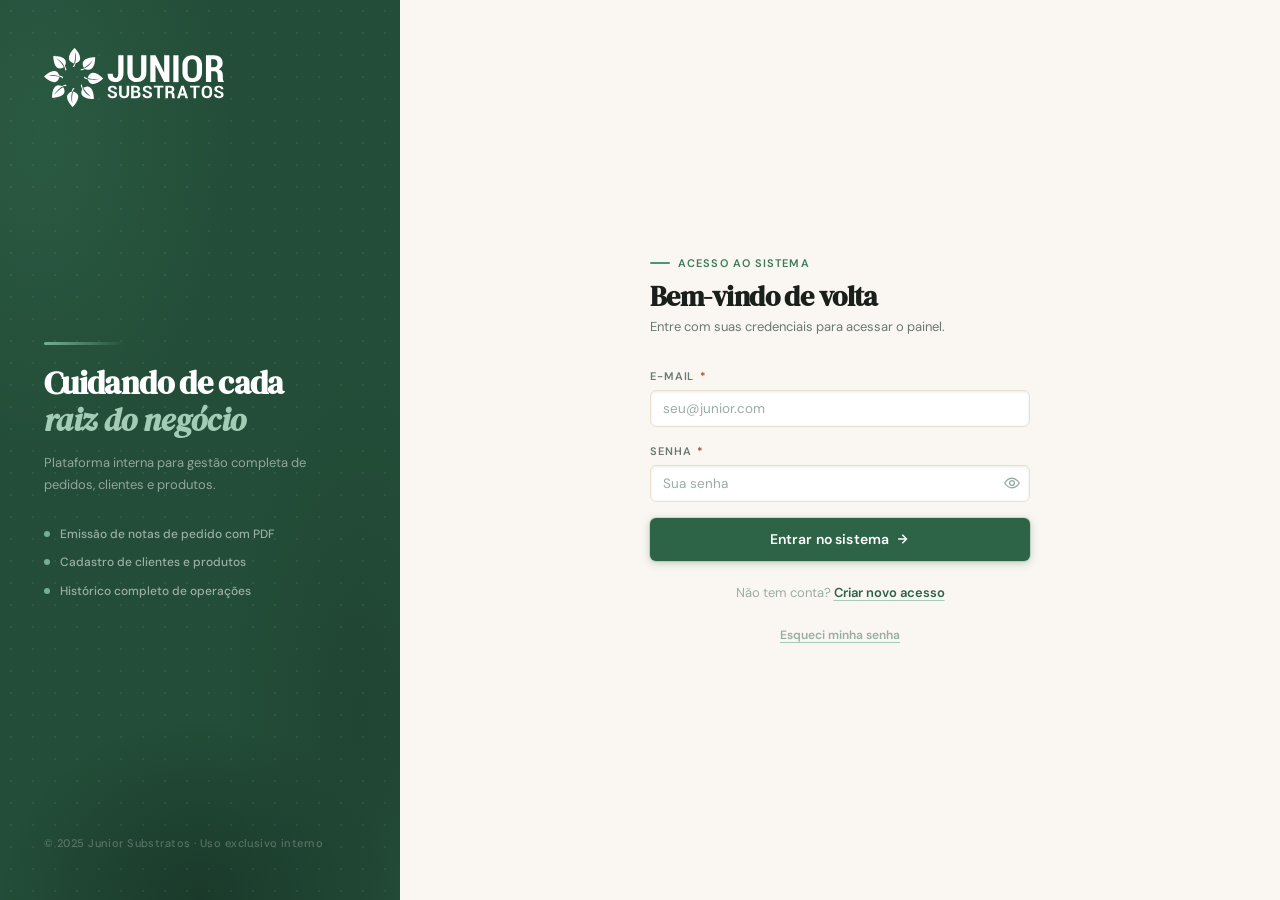
==== commit a2152121: "Add files via upload" ====
--- a/index.html
+++ b/index.html
@@ -69,7 +69,8 @@
         </button>
       </form>
 
-      <p class="auth-footer">Não tem conta?&nbsp;<a href="cadastro.html" class="auth-link">Criar novo acesso</a></p>
+      <p class="auth-footer" style="margin-bottom:6px">Não tem conta?&nbsp;<a href="cadastro.html" class="auth-link">Criar novo acesso</a></p>
+      <p class="auth-footer"><a href="recuperar-senha.html" class="auth-link" style="color:var(--ink-faint);font-size:12px">Esqueci minha senha</a></p>
     </div>
   </div>
 </div>
@@ -78,32 +79,42 @@
 <script src="utils.js"></script>
 <script>
 (function() {
+  const form    = document.getElementById('login-form');
+  const emailEl = document.getElementById('email');
+  const senhaEl = document.getElementById('senha');
 
-  const form=document.getElementById('login-form');
-  const emailEl=document.getElementById('email');
-  const senhaEl=document.getElementById('senha');
+  function showAlert(m) { document.getElementById('alert-msg').textContent=m; document.getElementById('alert-box').classList.remove('hidden'); }
+  function hideAlert()   { document.getElementById('alert-box').classList.add('hidden'); }
+  function clearErr()    { document.querySelectorAll('.field-error').forEach(e=>{e.textContent='';e.classList.remove('visible');}); document.querySelectorAll('.field-input').forEach(e=>e.classList.remove('error')); hideAlert(); }
+  function setErr(id,m)  { const e=document.getElementById('err-'+id); if(e){e.textContent=m;e.classList.add('visible');} const i=document.getElementById(id); if(i)i.classList.add('error'); }
 
-  function showAlert(m){document.getElementById('alert-msg').textContent=m;document.getElementById('alert-box').classList.remove('hidden');}
-  function hideAlert(){document.getElementById('alert-box').classList.add('hidden');}
-  function clearErr(){document.querySelectorAll('.field-error').forEach(e=>{e.textContent='';e.classList.remove('visible');});document.querySelectorAll('.field-input').forEach(e=>e.classList.remove('error'));hideAlert();}
-  function setErr(id,m){const e=document.getElementById('err-'+id);if(e){e.textContent=m;e.classList.add('visible');}const i=document.getElementById(id);if(i)i.classList.add('error');}
-
-  document.getElementById('toggle-pw').addEventListener('click',function(){
-    const t=senhaEl.type==='password'?'text':'password'; senhaEl.type=t;
-    this.innerHTML=t==='text'?`<svg viewBox="0 0 20 20" fill="none" stroke="currentColor" stroke-width="1.7"><path d="M3 3l14 14M10 4c5.5 0 9 6 9 6s-1.3 2.2-3.5 3.9M1 10s3.5-6 9-6"/></svg>`:`<svg viewBox="0 0 20 20" fill="none" stroke="currentColor" stroke-width="1.7"><path d="M1 10s3.5-6 9-6 9 6 9 6-3.5 6-9 6-9-6-9-6z"/><circle cx="10" cy="10" r="3"/></svg>`;
+  // Toggle senha
+  document.getElementById('toggle-pw').addEventListener('click', function() {
+    const t = senhaEl.type === 'password' ? 'text' : 'password';
+    senhaEl.type = t;
+    this.innerHTML = t === 'text'
+      ? `<svg viewBox="0 0 20 20" fill="none" stroke="currentColor" stroke-width="1.7"><path d="M3 3l14 14M10 4c5.5 0 9 6 9 6s-1.3 2.2-3.5 3.9M1 10s3.5-6 9-6"/></svg>`
+      : `<svg viewBox="0 0 20 20" fill="none" stroke="currentColor" stroke-width="1.7"><path d="M1 10s3.5-6 9-6 9 6 9 6-3.5 6-9 6-9-6-9-6z"/><circle cx="10" cy="10" r="3"/></svg>`;
   });
 
-  form.addEventListener('submit',function(e){
+  // Login
+  form.addEventListener('submit', function(e) {
     e.preventDefault(); clearErr();
-    const email=emailEl.value.trim(), senha=senhaEl.value; let ok=true;
-    if(!email){setErr('email','Informe seu e-mail');ok=false;}else if(!isValidEmail(email)){setErr('email','E-mail inválido');ok=false;}
-    if(!senha){setErr('senha','Informe sua senha');ok=false;}
-    if(!ok)return;
-    const user=findUser(email);
-    if(!user||user.password!==senha){showAlert('E-mail ou senha incorretos.');return;}
-    if(!user.verified){showAlert('Conta não verificada.');return;}
-    setLoggedUser(user); toast('Bem-vindo!','ok');
-    setTimeout(()=>window.location.href='dashboard.html',800);
+    const email = emailEl.value.trim();
+    const senha = senhaEl.value;
+    let ok = true;
+    if (!email) { setErr('email','Informe seu e-mail'); ok=false; }
+    else if (!isValidEmail(email)) { setErr('email','E-mail inválido'); ok=false; }
+    if (!senha) { setErr('senha','Informe sua senha'); ok=false; }
+    if (!ok) return;
+
+    const user = findUser(email);
+    if (!user || user.password !== senha) { showAlert('E-mail ou senha incorretos.'); return; }
+    if (!user.verified) { showAlert('Conta não verificada. Conclua o cadastro.'); return; }
+
+    setLoggedUser(user);
+    toast('Bem-vindo!', 'ok');
+    setTimeout(() => window.location.href = 'dashboard.html', 800);
   });
 })();
 </script>
